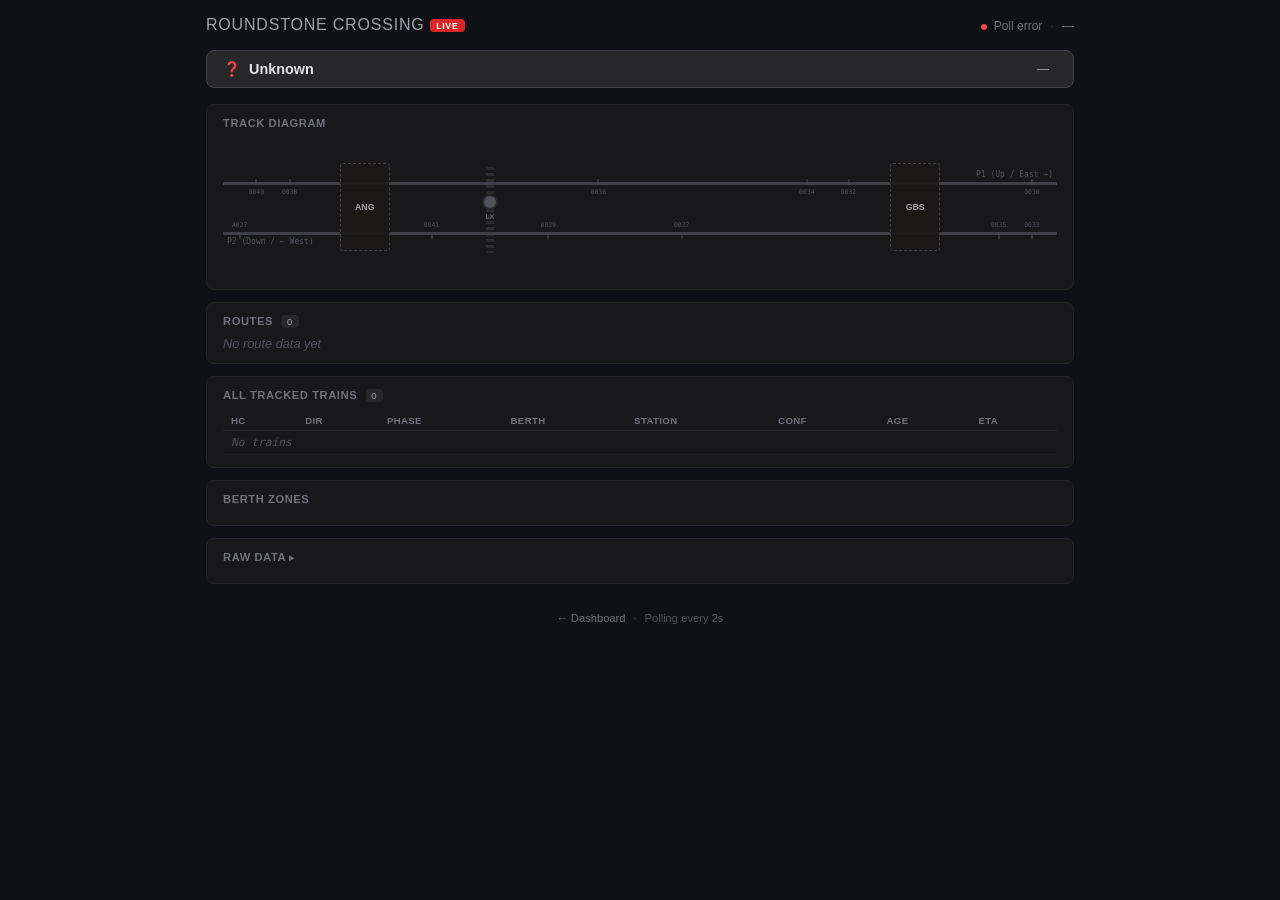
==== static/live.html @ 0a5292d1 "feat: add hidden /live debug view with raw data - /live serves dark-themed debug page with track dia" ====
<!DOCTYPE html>
<html lang="en">
<head>
  <meta charset="utf-8">
  <meta name="viewport" content="width=device-width, initial-scale=1">
  <title>Roundstone Crossing — Live View</title>
  <link rel="stylesheet" href="/static/live.css?v=1">
</head>
<body>
  <header>
    <h1>Roundstone Crossing <span class="badge">LIVE</span></h1>
    <div class="header-meta">
      <span id="feed-status" class="feed-dot disconnected"></span>
      <span id="feed-text">Connecting…</span>
      <span class="sep">·</span>
      <span id="update-time">—</span>
    </div>
  </header>

  <!-- Crossing state banner -->
  <div id="state-banner" class="state-banner unknown">
    <span id="state-icon">❓</span>
    <span id="state-label">Unknown</span>
    <span id="state-confidence" class="state-conf">—</span>
    <span id="state-since" class="state-since"></span>
  </div>

  <!-- Track diagram (expanded, always shows berths) -->
  <section class="diagram-section">
    <div class="section-header">Track Diagram</div>
    <div class="track-diagram" id="track-diagram">
      <!-- Track lines -->
      <div class="track-line line-up"></div>
      <div class="track-line line-down"></div>
      <div class="track-label label-up">P1 (Up / East →)</div>
      <div class="track-label label-down">P2 (Down / ← West)</div>

      <!-- Stations -->
      <div class="dia-station sta-ang">
        <div class="sta-name">ANG</div>
      </div>
      <div class="dia-station sta-gbs">
        <div class="sta-name">GBS</div>
      </div>

      <!-- Crossing -->
      <div class="dia-crossing" id="dia-crossing">
        <div class="dia-crossing-road"></div>
        <div class="dia-crossing-light unknown" id="dia-crossing-light"></div>
        <div class="dia-crossing-label">LX</div>
      </div>

      <!-- Berth zones rendered by JS -->
      <!-- Train markers rendered by JS -->
      <!-- Berth tick marks rendered by JS -->
    </div>
  </section>

  <!-- Route state panel -->
  <section class="panel">
    <div class="section-header">Routes <span id="route-count" class="count-badge">0</span></div>
    <div class="route-grid" id="route-grid">
      <div class="empty">No route data yet</div>
    </div>
  </section>

  <!-- All trains table -->
  <section class="panel">
    <div class="section-header">All Tracked Trains <span id="train-count" class="count-badge">0</span></div>
    <div class="table-wrap">
      <table class="data-table" id="trains-table">
        <thead>
          <tr>
            <th>HC</th>
            <th>Dir</th>
            <th>Phase</th>
            <th>Berth</th>
            <th>Station</th>
            <th>Conf</th>
            <th>Age</th>
            <th>ETA</th>
          </tr>
        </thead>
        <tbody id="trains-body">
          <tr><td colspan="8" class="empty">No trains</td></tr>
        </tbody>
      </table>
    </div>
  </section>

  <!-- Berth zones -->
  <section class="panel">
    <div class="section-header">Berth Zones</div>
    <div class="zone-grid" id="zone-grid"></div>
  </section>

  <!-- Raw JSON (collapsible) -->
  <section class="panel">
    <div class="section-header collapsible" id="raw-toggle">
      Raw Data <span class="toggle-arrow">▸</span>
    </div>
    <pre class="raw-json collapsed" id="raw-json"></pre>
  </section>

  <footer>
    <a href="/">← Dashboard</a>
    <span class="sep">·</span>
    <span>Polling every 2s</span>
  </footer>

  <script src="/static/live.js?v=1"></script>
</body>
</html>
---- static/live.css ----
/* Live debug view — dark theme matching main dashboard */
* { margin: 0; padding: 0; box-sizing: border-box; }

body {
  font-family: -apple-system, BlinkMacSystemFont, "Segoe UI", Roboto, sans-serif;
  background: #0f1117;
  color: #e4e4e7;
  min-height: 100vh;
  padding: 1rem;
  max-width: 900px;
  margin: 0 auto;
}

header {
  display: flex;
  justify-content: space-between;
  align-items: baseline;
  margin-bottom: 1rem;
  flex-wrap: wrap;
  gap: 0.5rem;
}
h1 {
  font-size: 1rem;
  font-weight: 500;
  color: #a1a1aa;
  letter-spacing: 0.05em;
  text-transform: uppercase;
}
.badge {
  display: inline-block;
  background: #dc2626;
  color: #fff;
  font-size: 0.55rem;
  padding: 0.1rem 0.4rem;
  border-radius: 0.25rem;
  vertical-align: middle;
  letter-spacing: 0.08em;
  font-weight: 700;
  animation: pulse-badge 2s ease-in-out infinite;
}
@keyframes pulse-badge {
  0%, 100% { opacity: 1; }
  50% { opacity: 0.5; }
}
.header-meta {
  font-size: 0.75rem;
  color: #71717a;
}
.sep { margin: 0 0.3rem; color: #3f3f46; }

.feed-dot {
  display: inline-block;
  width: 6px;
  height: 6px;
  border-radius: 50%;
  vertical-align: middle;
  margin-right: 0.2rem;
}
.feed-dot.connected { background: #22c55e; }
.feed-dot.disconnected { background: #ef4444; }

/* State banner */
.state-banner {
  padding: 0.6rem 1rem;
  border-radius: 0.5rem;
  margin-bottom: 1rem;
  display: flex;
  align-items: center;
  gap: 0.5rem;
  font-weight: 600;
  font-size: 0.9rem;
  transition: background 0.3s;
}
.state-banner.open { background: #14532d; border: 1px solid #166534; }
.state-banner.closing_predicted { background: #78350f; border: 1px solid #92400e; }
.state-banner.closed_inferred { background: #7f1d1d; border: 1px solid #991b1b; }
.state-banner.opening_predicted { background: #365314; border: 1px solid #4d7c0f; }
.state-banner.stale_data, .state-banner.unknown { background: #27272a; border: 1px solid #3f3f46; }
.state-conf {
  margin-left: auto;
  font-size: 0.75rem;
  font-weight: 400;
  color: #a1a1aa;
}
.state-since {
  font-size: 0.7rem;
  font-weight: 400;
  color: #71717a;
}

/* Section panels */
.panel {
  background: #18181b;
  border: 1px solid #27272a;
  border-radius: 0.5rem;
  padding: 0.75rem 1rem;
  margin-bottom: 0.75rem;
}
.section-header {
  font-size: 0.7rem;
  font-weight: 600;
  color: #71717a;
  text-transform: uppercase;
  letter-spacing: 0.05em;
  margin-bottom: 0.5rem;
}
.count-badge {
  display: inline-block;
  background: #27272a;
  color: #a1a1aa;
  font-size: 0.6rem;
  padding: 0.05rem 0.35rem;
  border-radius: 0.25rem;
  margin-left: 0.3rem;
  font-weight: 500;
}
.empty { color: #52525b; font-size: 0.8rem; font-style: italic; }

/* Track diagram — expanded version */
.diagram-section {
  background: #18181b;
  border: 1px solid #27272a;
  border-radius: 0.5rem;
  padding: 0.75rem 1rem;
  margin-bottom: 0.75rem;
}
.track-diagram {
  position: relative;
  height: 140px;
  margin-top: 0.5rem;
}
.track-line {
  position: absolute;
  height: 3px;
  background: #3f3f46;
  left: 0; right: 0;
  z-index: 1;
}
.line-up { top: 45px; }
.line-down { top: 95px; }
.track-label {
  position: absolute;
  font-size: 0.5rem;
  color: #52525b;
  z-index: 3;
  font-family: "SF Mono", "Fira Code", monospace;
}
.label-up { top: 33px; right: 4px; }
.label-down { top: 100px; left: 4px; }

/* Stations on diagram */
.dia-station {
  position: absolute;
  top: 26px;
  width: 50px;
  height: 88px;
  border: 1px dashed #3f3f46;
  border-radius: 3px;
  background: rgba(28, 25, 23, 0.85);
  display: flex;
  align-items: center;
  justify-content: center;
  z-index: 2;
  transform: translateX(-50%);
}
.sta-ang { left: 17%; }
.sta-gbs { left: 83%; }
.sta-name {
  font-size: 0.55rem;
  font-weight: 700;
  color: #a1a1aa;
  text-transform: uppercase;
}

/* Crossing on diagram */
.dia-crossing {
  position: absolute;
  left: 32%;
  top: 0; bottom: 0;
  width: 26px;
  transform: translateX(-50%);
  display: flex;
  flex-direction: column;
  align-items: center;
  justify-content: center;
  z-index: 4;
}
.dia-crossing-road {
  position: absolute;
  top: 30px; bottom: 24px;
  width: 8px;
  background: repeating-linear-gradient(180deg, #44403c 0px, #44403c 3px, transparent 3px, transparent 6px);
  border-radius: 2px;
  opacity: 0.5;
}
.dia-crossing-light {
  width: 16px; height: 16px;
  border-radius: 50%;
  border: 2px solid #27272a;
  z-index: 5;
  transition: background 0.5s, box-shadow 0.5s;
}
.dia-crossing-light.open { background: #22c55e; box-shadow: 0 0 6px #22c55e88; }
.dia-crossing-light.closed_inferred { background: #ef4444; box-shadow: 0 0 6px #ef444488; }
.dia-crossing-light.closing_predicted { background: #f97316; box-shadow: 0 0 6px #f9731688; }
.dia-crossing-light.opening_predicted { background: #84cc16; box-shadow: 0 0 6px #84cc1688; }
.dia-crossing-light.unknown, .dia-crossing-light.stale_data { background: #52525b; }
.dia-crossing-label {
  font-size: 0.45rem;
  color: #71717a;
  text-transform: uppercase;
  margin-top: 2px;
  z-index: 5;
}

/* Berth ticks on diagram */
.dia-berth-tick {
  position: absolute;
  width: 1px;
  height: 6px;
  background: #52525b;
  z-index: 2;
  transform: translateX(-50%);
}
.dia-berth-tick.up { top: 42px; }
.dia-berth-tick.down { top: 96px; }
.dia-berth-label {
  position: absolute;
  font-size: 0.4rem;
  color: #52525b;
  font-family: "SF Mono", "Fira Code", monospace;
  transform: translateX(-50%);
  z-index: 2;
}
.dia-berth-label.up { top: 51px; }
.dia-berth-label.down { top: 84px; }

/* Berth zone overlays */
.dia-zone {
  position: absolute;
  height: 10px;
  border-radius: 2px;
  opacity: 0.25;
  z-index: 1;
}
.dia-zone.up { top: 40px; }
.dia-zone.down { top: 91px; }
.dia-zone.zone-approach { background: #92400e; }
.dia-zone.zone-strike_in { background: #dc2626; }
.dia-zone.zone-at_crossing { background: #ef4444; }
.dia-zone.zone-clear { background: #3b82f6; }

/* Train markers on diagram */
.dia-train {
  position: absolute;
  height: 16px;
  border-radius: 3px;
  display: flex;
  align-items: center;
  justify-content: center;
  font-family: "SF Mono", "Fira Code", monospace;
  font-size: 0.55rem;
  font-weight: 700;
  color: #fff;
  z-index: 6;
  padding: 0 3px;
  min-width: 34px;
  transform: translateX(-50%);
  transition: left 1s ease;
  white-space: nowrap;
}
.dia-train.up { top: 36px; }
.dia-train.down { top: 86px; }
.dia-train.phase-approaching { background: #92400e; }
.dia-train.phase-strike_in { background: #991b1b; }
.dia-train.phase-at_crossing { background: #dc2626; }
.dia-train.phase-at_station { background: #4d7c0f; }
.dia-train.phase-cleared { background: #1e3a5f; opacity: 0.6; }
.dia-train.phase-lost { background: #52525b; opacity: 0.4; }

/* Route grid */
.route-grid {
  display: grid;
  grid-template-columns: repeat(auto-fill, minmax(90px, 1fr));
  gap: 0.35rem;
}
.route-chip {
  display: flex;
  align-items: center;
  gap: 0.3rem;
  padding: 0.25rem 0.4rem;
  border-radius: 0.25rem;
  font-family: "SF Mono", "Fira Code", monospace;
  font-size: 0.7rem;
  font-weight: 600;
  border: 1px solid #27272a;
  background: #1c1917;
}
.route-chip.active {
  border-color: #dc2626;
  background: #450a0a;
  color: #fca5a5;
}
.route-chip.inactive {
  color: #52525b;
}
.route-dot {
  width: 6px; height: 6px;
  border-radius: 50%;
  flex-shrink: 0;
}
.route-chip.active .route-dot { background: #ef4444; box-shadow: 0 0 4px #ef444488; }
.route-chip.inactive .route-dot { background: #3f3f46; }
.route-side {
  font-size: 0.5rem;
  font-weight: 400;
  color: #71717a;
  margin-left: auto;
}
.route-held {
  font-size: 0.5rem;
  font-weight: 400;
  color: #a1a1aa;
}

/* Data tables */
.table-wrap { overflow-x: auto; }
.data-table {
  width: 100%;
  border-collapse: collapse;
  font-size: 0.75rem;
}
.data-table th {
  text-align: left;
  font-size: 0.6rem;
  font-weight: 600;
  color: #71717a;
  text-transform: uppercase;
  letter-spacing: 0.04em;
  padding: 0.3rem 0.5rem;
  border-bottom: 1px solid #27272a;
}
.data-table td {
  padding: 0.3rem 0.5rem;
  border-bottom: 1px solid #1e1e22;
  font-family: "SF Mono", "Fira Code", monospace;
  font-size: 0.7rem;
}
.data-table tr:hover td { background: #1c1917; }

/* Phase badges in table */
.phase-pill {
  display: inline-block;
  padding: 0.1rem 0.3rem;
  border-radius: 0.2rem;
  font-size: 0.6rem;
  font-weight: 600;
}
.phase-pill.approaching { background: #92400e; color: #fed7aa; }
.phase-pill.strike_in { background: #991b1b; color: #fecaca; }
.phase-pill.at_crossing { background: #dc2626; color: #fff; }
.phase-pill.at_station { background: #4d7c0f; color: #d9f99d; }
.phase-pill.cleared { background: #1e3a5f; color: #93c5fd; }
.phase-pill.lost { background: #3f3f46; color: #a1a1aa; }

.stale-row td { opacity: 0.4; }

/* Direction in table */
.dir-east { color: #60a5fa; }
.dir-west { color: #f472b6; }

/* Zone grid */
.zone-grid {
  display: grid;
  grid-template-columns: repeat(4, 1fr);
  gap: 0.35rem;
}
.zone-card {
  padding: 0.35rem 0.5rem;
  border-radius: 0.25rem;
  border: 1px solid #27272a;
  background: #1c1917;
}
.zone-card-title {
  font-size: 0.55rem;
  font-weight: 600;
  color: #71717a;
  text-transform: uppercase;
  margin-bottom: 0.2rem;
}
.zone-berth {
  font-family: "SF Mono", "Fira Code", monospace;
  font-size: 0.65rem;
  color: #a1a1aa;
}
.zone-berth .zone-dir {
  font-size: 0.5rem;
  color: #52525b;
}

/* Raw JSON */
.collapsible {
  cursor: pointer;
  user-select: none;
}
.collapsible:hover { color: #a1a1aa; }
.toggle-arrow { font-size: 0.6rem; }
.raw-json {
  background: #0a0a0c;
  border: 1px solid #27272a;
  border-radius: 0.25rem;
  padding: 0.5rem;
  font-size: 0.6rem;
  font-family: "SF Mono", "Fira Code", monospace;
  color: #71717a;
  overflow-x: auto;
  max-height: 400px;
  white-space: pre-wrap;
  word-break: break-all;
  margin-top: 0.5rem;
}
.raw-json.collapsed { display: none; }

/* Footer */
footer {
  text-align: center;
  padding: 1rem 0;
  font-size: 0.7rem;
  color: #52525b;
}
footer a {
  color: #71717a;
  text-decoration: none;
}
footer a:hover { color: #a1a1aa; }

/* Responsive */
@media (max-width: 600px) {
  body { padding: 0.5rem; }
  .zone-grid { grid-template-columns: repeat(2, 1fr); }
  .route-grid { grid-template-columns: repeat(auto-fill, minmax(80px, 1fr)); }
}
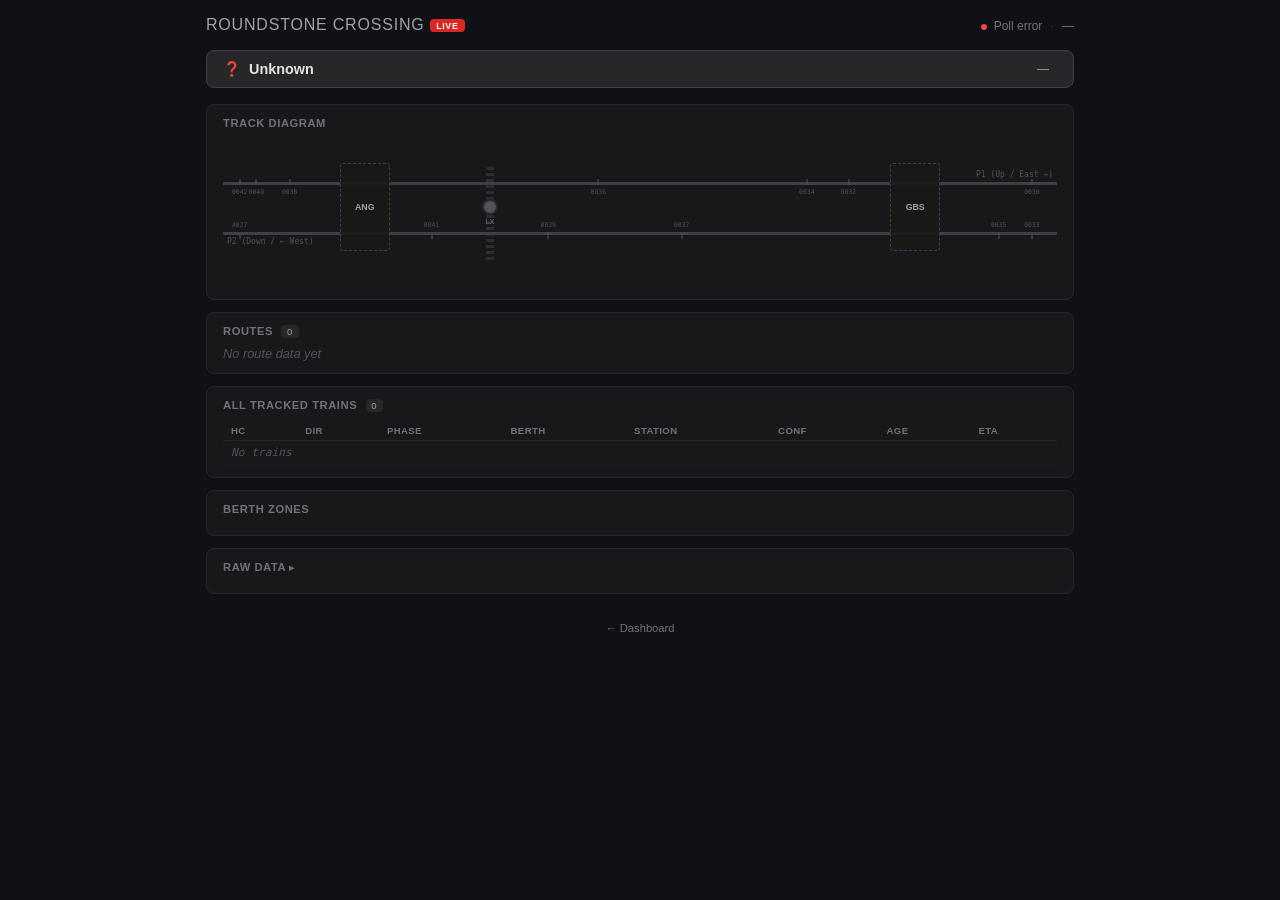
==== commit 5e38a50a: "feat(live): add route markers + at-platform indicator to /live diagram - Plumb route_monitor through" ====
--- a/static/live.html
+++ b/static/live.html
@@ -104,8 +104,6 @@
 
   <footer>
     <a href="/">← Dashboard</a>
-    <span class="sep">·</span>
-    <span>Polling every 2s</span>
   </footer>
 
   <script src="/static/live.js?v=1"></script>
--- a/static/live.css
+++ b/static/live.css
@@ -126,7 +126,7 @@
 }
 .track-diagram {
   position: relative;
-  height: 140px;
+  height: 150px;
   margin-top: 0.5rem;
 }
 .track-line {
@@ -249,6 +249,36 @@
 .dia-zone.zone-strike_in { background: #dc2626; }
 .dia-zone.zone-at_crossing { background: #ef4444; }
 .dia-zone.zone-clear { background: #3b82f6; }
+
+/* Route markers on diagram */
+.dia-route-marker {
+  position: absolute;
+  top: 60px;
+  transform: translateX(-50%);
+  font-family: "SF Mono", "Fira Code", monospace;
+  font-size: 0.45rem;
+  padding: 1px 3px;
+  border-radius: 3px;
+  z-index: 3;
+  white-space: nowrap;
+  transition: background 0.3s, color 0.3s;
+}
+.dia-route-marker.inactive {
+  background: #27272a;
+  color: #52525b;
+  border: 1px solid #3f3f46;
+}
+.dia-route-marker.active {
+  background: #dc2626;
+  color: #fff;
+  border: 1px solid #ef4444;
+  box-shadow: 0 0 4px rgba(220, 38, 38, 0.5);
+  animation: route-pulse 1.5s ease-in-out infinite;
+}
+@keyframes route-pulse {
+  0%, 100% { opacity: 1; }
+  50% { opacity: 0.7; }
+}
 
 /* Train markers on diagram */
 .dia-train {
